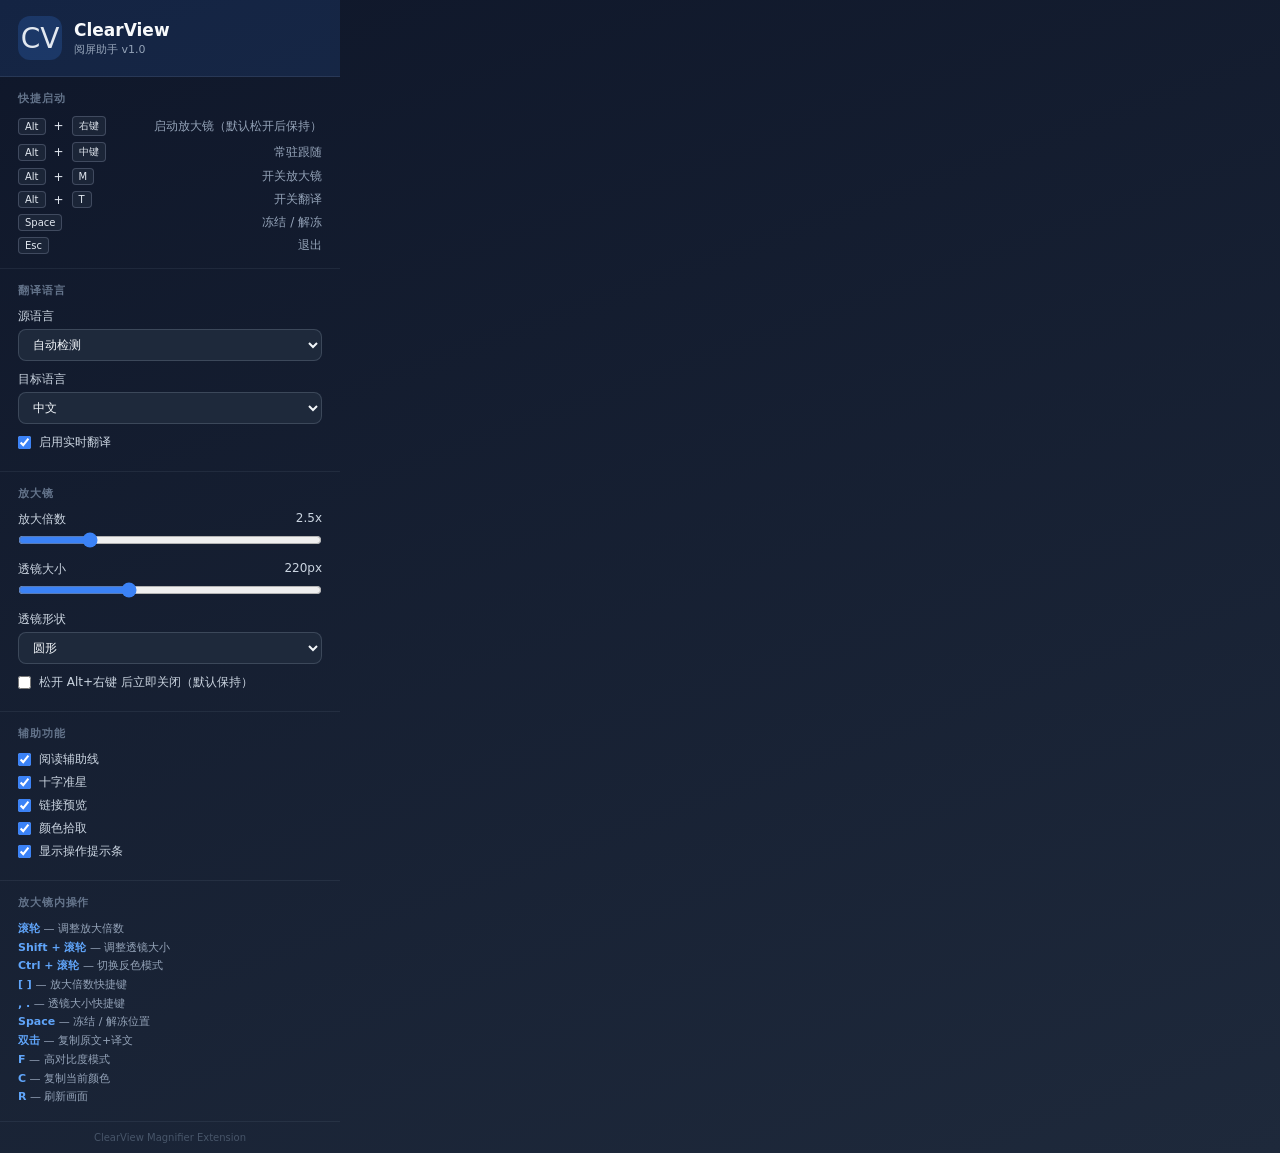
==== popup/popup.html @ 557e32a2 "Initial release: ClearView Magnifier v1.0.4 Co-authored-by: Cursor <cursoragent@cursor.com>" ====
<!DOCTYPE html>
<html lang="zh-CN">
<head>
  <meta charset="UTF-8">
  <meta name="viewport" content="width=device-width, initial-scale=1.0">
  <title>ClearView 阅屏助手</title>
  <link rel="stylesheet" href="popup.css">
</head>
<body>
  <header class="header">
    <div class="logo">CV</div>
    <div>
      <h1>ClearView</h1>
      <p>阅屏助手 v1.0</p>
    </div>
  </header>

  <section class="section">
    <h2>快捷启动</h2>
    <div class="shortcuts">
      <div class="shortcut"><kbd>Alt</kbd>+<kbd>右键</kbd><span>启动放大镜（默认松开后保持）</span></div>
      <div class="shortcut"><kbd>Alt</kbd>+<kbd>中键</kbd><span>常驻跟随</span></div>
      <div class="shortcut"><kbd>Alt</kbd>+<kbd>M</kbd><span>开关放大镜</span></div>
      <div class="shortcut"><kbd>Alt</kbd>+<kbd>T</kbd><span>开关翻译</span></div>
      <div class="shortcut"><kbd>Space</kbd><span>冻结 / 解冻</span></div>
      <div class="shortcut"><kbd>Esc</kbd><span>退出</span></div>
    </div>
  </section>

  <section class="section">
    <h2>翻译语言</h2>
    <div class="row">
      <label>源语言</label>
      <select id="sourceLang">
        <option value="auto">自动检测</option>
        <option value="zh-CN">中文</option>
        <option value="en">English</option>
        <option value="ja">日本語</option>
        <option value="ko">한국어</option>
        <option value="fr">Français</option>
        <option value="de">Deutsch</option>
        <option value="es">Español</option>
        <option value="ru">Русский</option>
      </select>
    </div>
    <div class="row">
      <label>目标语言</label>
      <select id="targetLang">
        <option value="zh-CN">中文</option>
        <option value="en">English</option>
        <option value="ja">日本語</option>
        <option value="ko">한국어</option>
        <option value="fr">Français</option>
        <option value="de">Deutsch</option>
        <option value="es">Español</option>
        <option value="ru">Русский</option>
      </select>
    </div>
    <label class="checkbox">
      <input type="checkbox" id="translateEnabled" checked>
      启用实时翻译
    </label>
  </section>

  <section class="section">
    <h2>放大镜</h2>
    <div class="row">
      <label>放大倍数 <span id="zoomVal">2.5x</span></label>
      <input type="range" id="zoom" min="1.5" max="6" step="0.25" value="2.5">
    </div>
    <div class="row">
      <label>透镜大小 <span id="lensSizeVal">220px</span></label>
      <input type="range" id="lensSize" min="120" max="400" step="10" value="220">
    </div>
    <div class="row">
      <label>透镜形状</label>
      <select id="shape">
        <option value="circle">圆形</option>
        <option value="rect">圆角矩形</option>
      </select>
    </div>
    <label class="checkbox">
      <input type="checkbox" id="closeOnRelease">
      松开 Alt+右键 后立即关闭（默认保持）
    </label>
  </section>

  <section class="section">
    <h2>辅助功能</h2>
    <label class="checkbox"><input type="checkbox" id="readingLine" checked> 阅读辅助线</label>
    <label class="checkbox"><input type="checkbox" id="crosshair" checked> 十字准星</label>
    <label class="checkbox"><input type="checkbox" id="linkPreview" checked> 链接预览</label>
    <label class="checkbox"><input type="checkbox" id="colorPicker" checked> 颜色拾取</label>
    <label class="checkbox"><input type="checkbox" id="showHud" checked> 显示操作提示条</label>
  </section>

  <section class="section controls-help">
    <h2>放大镜内操作</h2>
    <ul>
      <li><strong>滚轮</strong> — 调整放大倍数</li>
      <li><strong>Shift + 滚轮</strong> — 调整透镜大小</li>
      <li><strong>Ctrl + 滚轮</strong> — 切换反色模式</li>
      <li><strong>[ ]</strong> — 放大倍数快捷键</li>
      <li><strong>, .</strong> — 透镜大小快捷键</li>
      <li><strong>Space</strong> — 冻结 / 解冻位置</li>
      <li><strong>双击</strong> — 复制原文+译文</li>
      <li><strong>F</strong> — 高对比度模式</li>
      <li><strong>C</strong> — 复制当前颜色</li>
      <li><strong>R</strong> — 刷新画面</li>
    </ul>
  </section>

  <footer class="footer">ClearView Magnifier Extension</footer>
  <script src="popup.js"></script>
</body>
</html>
---- popup/popup.css ----
* {
  margin: 0;
  padding: 0;
  box-sizing: border-box;
}

body {
  width: 340px;
  font-family: "Segoe UI", "Microsoft YaHei", system-ui, sans-serif;
  background: linear-gradient(160deg, #0f172a 0%, #1e293b 100%);
  color: #e2e8f0;
  font-size: 13px;
}

.header {
  display: flex;
  align-items: center;
  gap: 12px;
  padding: 16px 18px;
  background: rgba(59, 130, 246, 0.12);
  border-bottom: 1px solid rgba(148, 163, 184, 0.15);
}

.logo {
  font-size: 28px;
  width: 44px;
  height: 44px;
  display: flex;
  align-items: center;
  justify-content: center;
  background: rgba(59, 130, 246, 0.2);
  border-radius: 12px;
}

.header h1 {
  font-size: 17px;
  font-weight: 700;
  color: #f8fafc;
}

.header p {
  font-size: 11px;
  color: #94a3b8;
  margin-top: 2px;
}

.section {
  padding: 14px 18px;
  border-bottom: 1px solid rgba(148, 163, 184, 0.1);
}

.section h2 {
  font-size: 11px;
  text-transform: uppercase;
  letter-spacing: 0.08em;
  color: #64748b;
  margin-bottom: 10px;
}

.shortcuts {
  display: flex;
  flex-direction: column;
  gap: 6px;
}

.shortcut {
  display: flex;
  align-items: center;
  gap: 8px;
  font-size: 12px;
}

.shortcut span {
  margin-left: auto;
  color: #94a3b8;
}

kbd {
  display: inline-block;
  padding: 2px 6px;
  background: rgba(30, 41, 59, 0.8);
  border: 1px solid rgba(148, 163, 184, 0.3);
  border-radius: 4px;
  font-size: 10px;
  font-family: inherit;
}

.row {
  margin-bottom: 10px;
}

.row label {
  display: flex;
  justify-content: space-between;
  margin-bottom: 4px;
  font-size: 12px;
  color: #cbd5e1;
}

select {
  width: 100%;
  padding: 7px 10px;
  background: #1e293b;
  border: 1px solid rgba(148, 163, 184, 0.25);
  border-radius: 8px;
  color: #f1f5f9;
  font-size: 12px;
  outline: none;
}

select:focus {
  border-color: #3b82f6;
}

input[type="range"] {
  width: 100%;
  accent-color: #3b82f6;
}

.checkbox {
  display: flex;
  align-items: center;
  gap: 8px;
  margin-bottom: 6px;
  font-size: 12px;
  color: #cbd5e1;
  cursor: pointer;
}

.checkbox input {
  accent-color: #3b82f6;
}

.controls-help ul {
  list-style: none;
  font-size: 11px;
  color: #94a3b8;
  line-height: 1.7;
}

.controls-help strong {
  color: #60a5fa;
  font-weight: 600;
}

.footer {
  padding: 10px 18px;
  text-align: center;
  font-size: 10px;
  color: #475569;
}
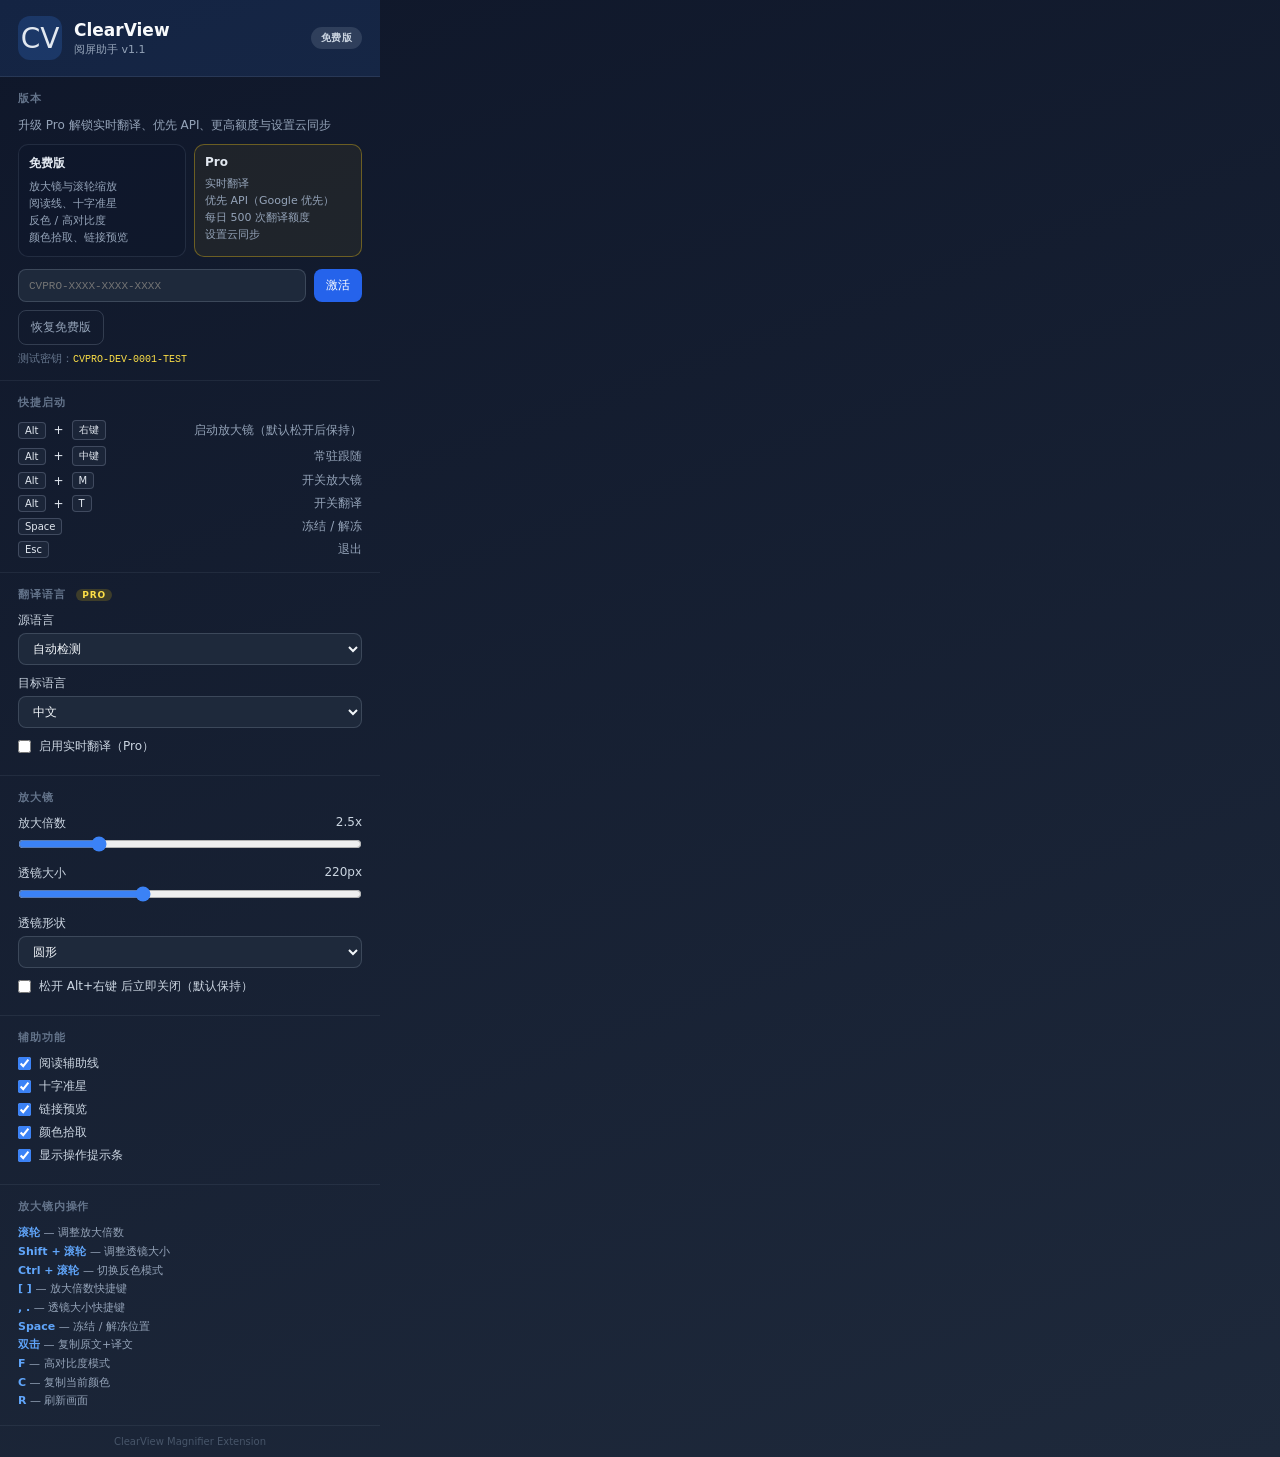
==== commit 14d4f018: "v1.1.1: Pro license, site config, brand docs" ====
--- a/popup/popup.html
+++ b/popup/popup.html
@@ -11,9 +11,45 @@
     <div class="logo">CV</div>
     <div>
       <h1>ClearView</h1>
-      <p>阅屏助手 v1.0</p>
+      <p>阅屏助手 v1.1</p>
     </div>
+    <span id="planBadge" class="plan-badge plan-free">免费版</span>
   </header>
+
+  <section class="section pro-section">
+    <h2>版本</h2>
+    <p id="proDetails" class="pro-details">升级 Pro 解锁实时翻译、优先 API、更高额度与设置云同步</p>
+    <div class="plan-grid">
+      <div class="plan-card">
+        <strong>免费版</strong>
+        <ul>
+          <li>放大镜与滚轮缩放</li>
+          <li>阅读线、十字准星</li>
+          <li>反色 / 高对比度</li>
+          <li>颜色拾取、链接预览</li>
+        </ul>
+      </div>
+      <div class="plan-card plan-card-pro">
+        <strong>Pro</strong>
+        <ul>
+          <li>实时翻译</li>
+          <li>优先 API（Google 优先）</li>
+          <li>每日 500 次翻译额度</li>
+          <li>设置云同步</li>
+        </ul>
+      </div>
+    </div>
+    <div class="license-row">
+      <input type="text" id="licenseKey" placeholder="CVPRO-XXXX-XXXX-XXXX" spellcheck="false">
+      <button type="button" id="activateLicense" class="btn-primary">激活</button>
+    </div>
+    <div class="license-actions">
+      <button type="button" id="deactivateLicense" class="btn-ghost">恢复免费版</button>
+      <a id="purchaseLink" href="#" target="_blank" rel="noopener" hidden>购买 / 咨询</a>
+    </div>
+    <p id="licenseMsg" class="license-msg"></p>
+    <p id="freeHint" class="free-hint">测试密钥：<code>CVPRO-DEV-0001-TEST</code></p>
+  </section>
 
   <section class="section">
     <h2>快捷启动</h2>
@@ -27,8 +63,8 @@
     </div>
   </section>
 
-  <section class="section">
-    <h2>翻译语言</h2>
+  <section class="section" id="translateSection">
+    <h2>翻译语言 <span class="pro-tag">Pro</span></h2>
     <div class="row">
       <label>源语言</label>
       <select id="sourceLang">
@@ -57,8 +93,8 @@
       </select>
     </div>
     <label class="checkbox">
-      <input type="checkbox" id="translateEnabled" checked>
-      启用实时翻译
+      <input type="checkbox" id="translateEnabled">
+      启用实时翻译（Pro）
     </label>
   </section>
 
--- a/popup/popup.css
+++ b/popup/popup.css
@@ -5,7 +5,7 @@
 }
 
 body {
-  width: 340px;
+  width: 380px;
   font-family: "Segoe UI", "Microsoft YaHei", system-ui, sans-serif;
   background: linear-gradient(160deg, #0f172a 0%, #1e293b 100%);
   color: #e2e8f0;
@@ -19,6 +19,150 @@
   padding: 16px 18px;
   background: rgba(59, 130, 246, 0.12);
   border-bottom: 1px solid rgba(148, 163, 184, 0.15);
+}
+
+.header > div:nth-child(2) {
+  flex: 1;
+}
+
+.plan-badge {
+  margin-left: auto;
+  padding: 4px 10px;
+  border-radius: 999px;
+  font-size: 10px;
+  font-weight: 700;
+  letter-spacing: 0.04em;
+}
+
+.plan-free {
+  background: rgba(148, 163, 184, 0.2);
+  color: #cbd5e1;
+}
+
+.plan-pro {
+  background: rgba(250, 204, 21, 0.2);
+  color: #fde047;
+}
+
+.pro-details {
+  font-size: 12px;
+  color: #94a3b8;
+  margin-bottom: 10px;
+  line-height: 1.5;
+}
+
+.plan-grid {
+  display: grid;
+  grid-template-columns: 1fr 1fr;
+  gap: 8px;
+  margin-bottom: 12px;
+}
+
+.plan-card {
+  padding: 10px;
+  border-radius: 10px;
+  background: rgba(15, 23, 42, 0.45);
+  border: 1px solid rgba(148, 163, 184, 0.15);
+  font-size: 11px;
+  color: #94a3b8;
+}
+
+.plan-card strong {
+  display: block;
+  color: #e2e8f0;
+  margin-bottom: 6px;
+  font-size: 12px;
+}
+
+.plan-card-pro {
+  border-color: rgba(250, 204, 21, 0.35);
+  background: rgba(250, 204, 21, 0.06);
+}
+
+.plan-card ul {
+  list-style: none;
+  line-height: 1.55;
+}
+
+.license-row {
+  display: flex;
+  gap: 8px;
+  margin-bottom: 8px;
+}
+
+.license-row input {
+  flex: 1;
+  padding: 8px 10px;
+  border-radius: 8px;
+  border: 1px solid rgba(148, 163, 184, 0.25);
+  background: #1e293b;
+  color: #f8fafc;
+  font-size: 11px;
+  font-family: Consolas, monospace;
+}
+
+.btn-primary,
+.btn-ghost {
+  border: none;
+  border-radius: 8px;
+  padding: 8px 12px;
+  font-size: 12px;
+  cursor: pointer;
+}
+
+.btn-primary {
+  background: #2563eb;
+  color: #fff;
+}
+
+.btn-ghost {
+  background: transparent;
+  color: #94a3b8;
+  border: 1px solid rgba(148, 163, 184, 0.25);
+}
+
+.license-actions {
+  display: flex;
+  align-items: center;
+  justify-content: space-between;
+  gap: 8px;
+  margin-bottom: 6px;
+}
+
+.license-actions a {
+  color: #60a5fa;
+  font-size: 11px;
+  text-decoration: none;
+}
+
+.license-msg,
+.free-hint {
+  font-size: 11px;
+  color: #64748b;
+}
+
+.free-hint code {
+  color: #fde047;
+  font-size: 10px;
+}
+
+.pro-tag {
+  display: inline-block;
+  margin-left: 6px;
+  padding: 1px 6px;
+  border-radius: 999px;
+  background: rgba(250, 204, 21, 0.18);
+  color: #fde047;
+  font-size: 9px;
+  vertical-align: middle;
+}
+
+.pro-locked {
+  opacity: 0.72;
+}
+
+.pro-locked .checkbox input:disabled {
+  cursor: not-allowed;
 }
 
 .logo {
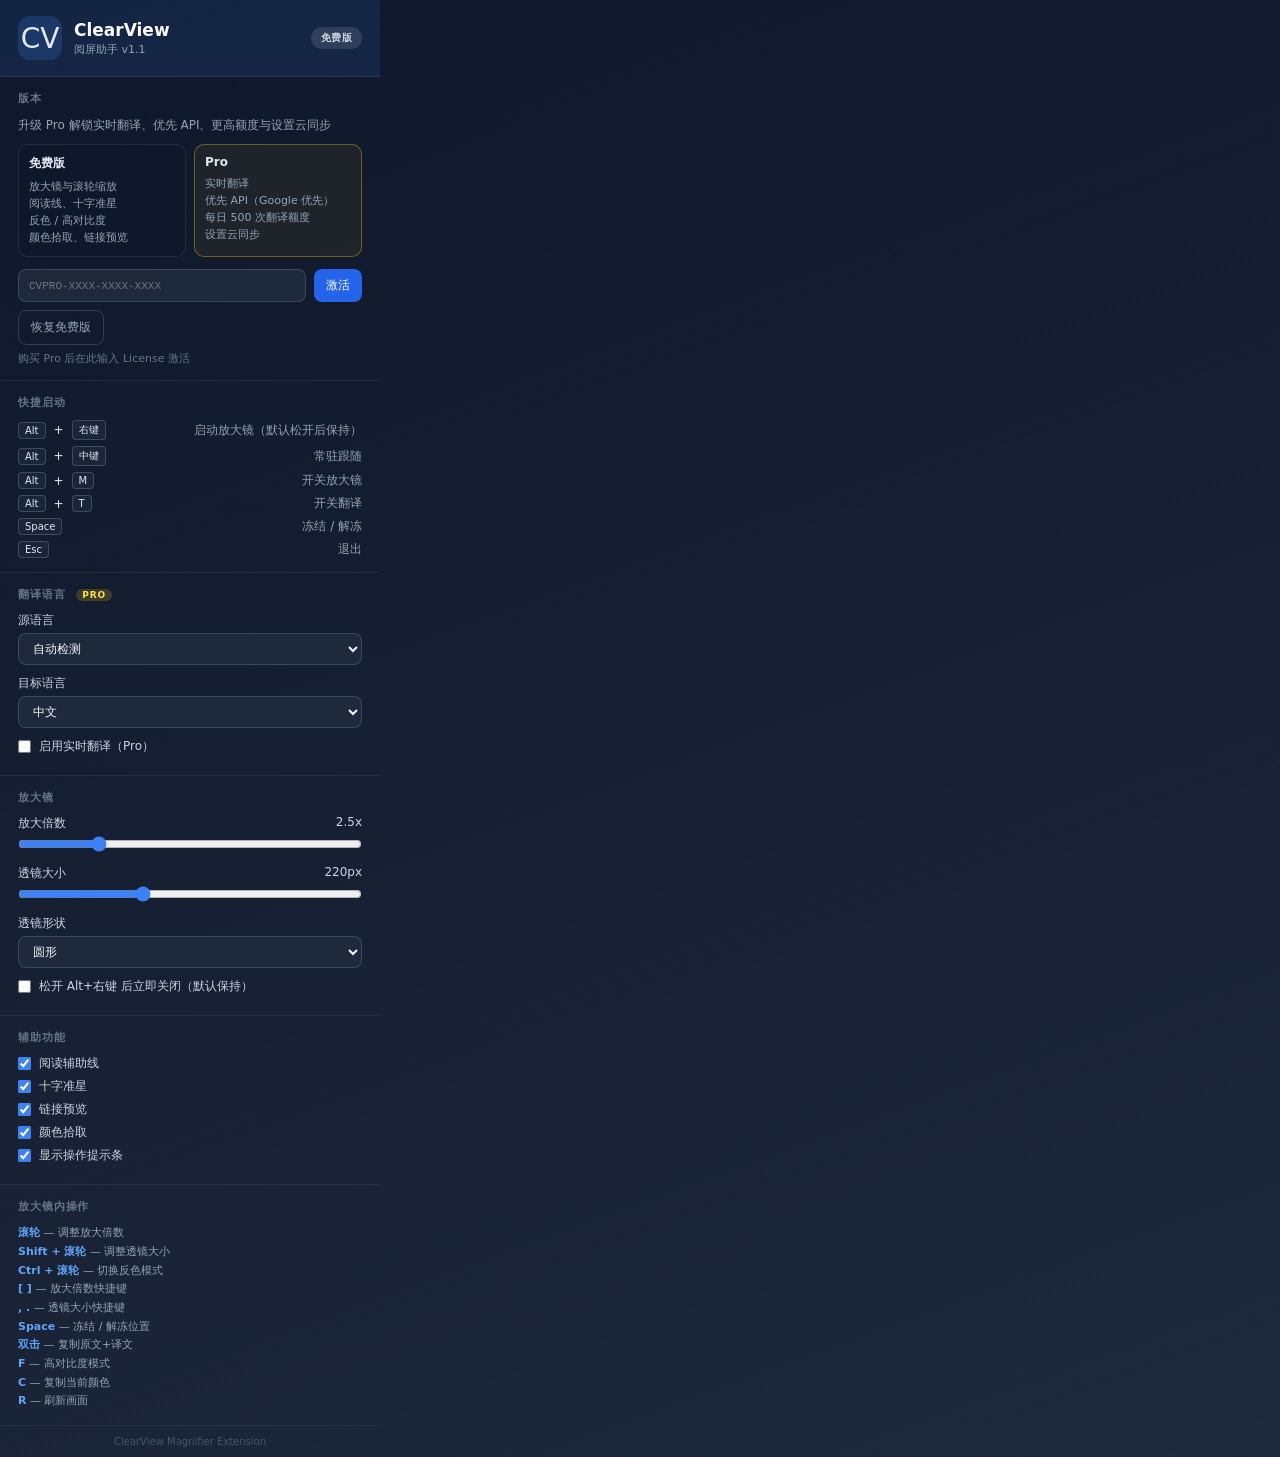
==== commit e5adca15: "Remove public test license key and add release verification Drop DEV license bypass from production " ====
--- a/popup/popup.html
+++ b/popup/popup.html
@@ -48,7 +48,7 @@
       <a id="purchaseLink" href="#" target="_blank" rel="noopener" hidden>购买 / 咨询</a>
     </div>
     <p id="licenseMsg" class="license-msg"></p>
-    <p id="freeHint" class="free-hint">测试密钥：<code>CVPRO-DEV-0001-TEST</code></p>
+    <p id="freeHint" class="free-hint">购买 Pro 后在此输入 License 激活</p>
   </section>
 
   <section class="section">
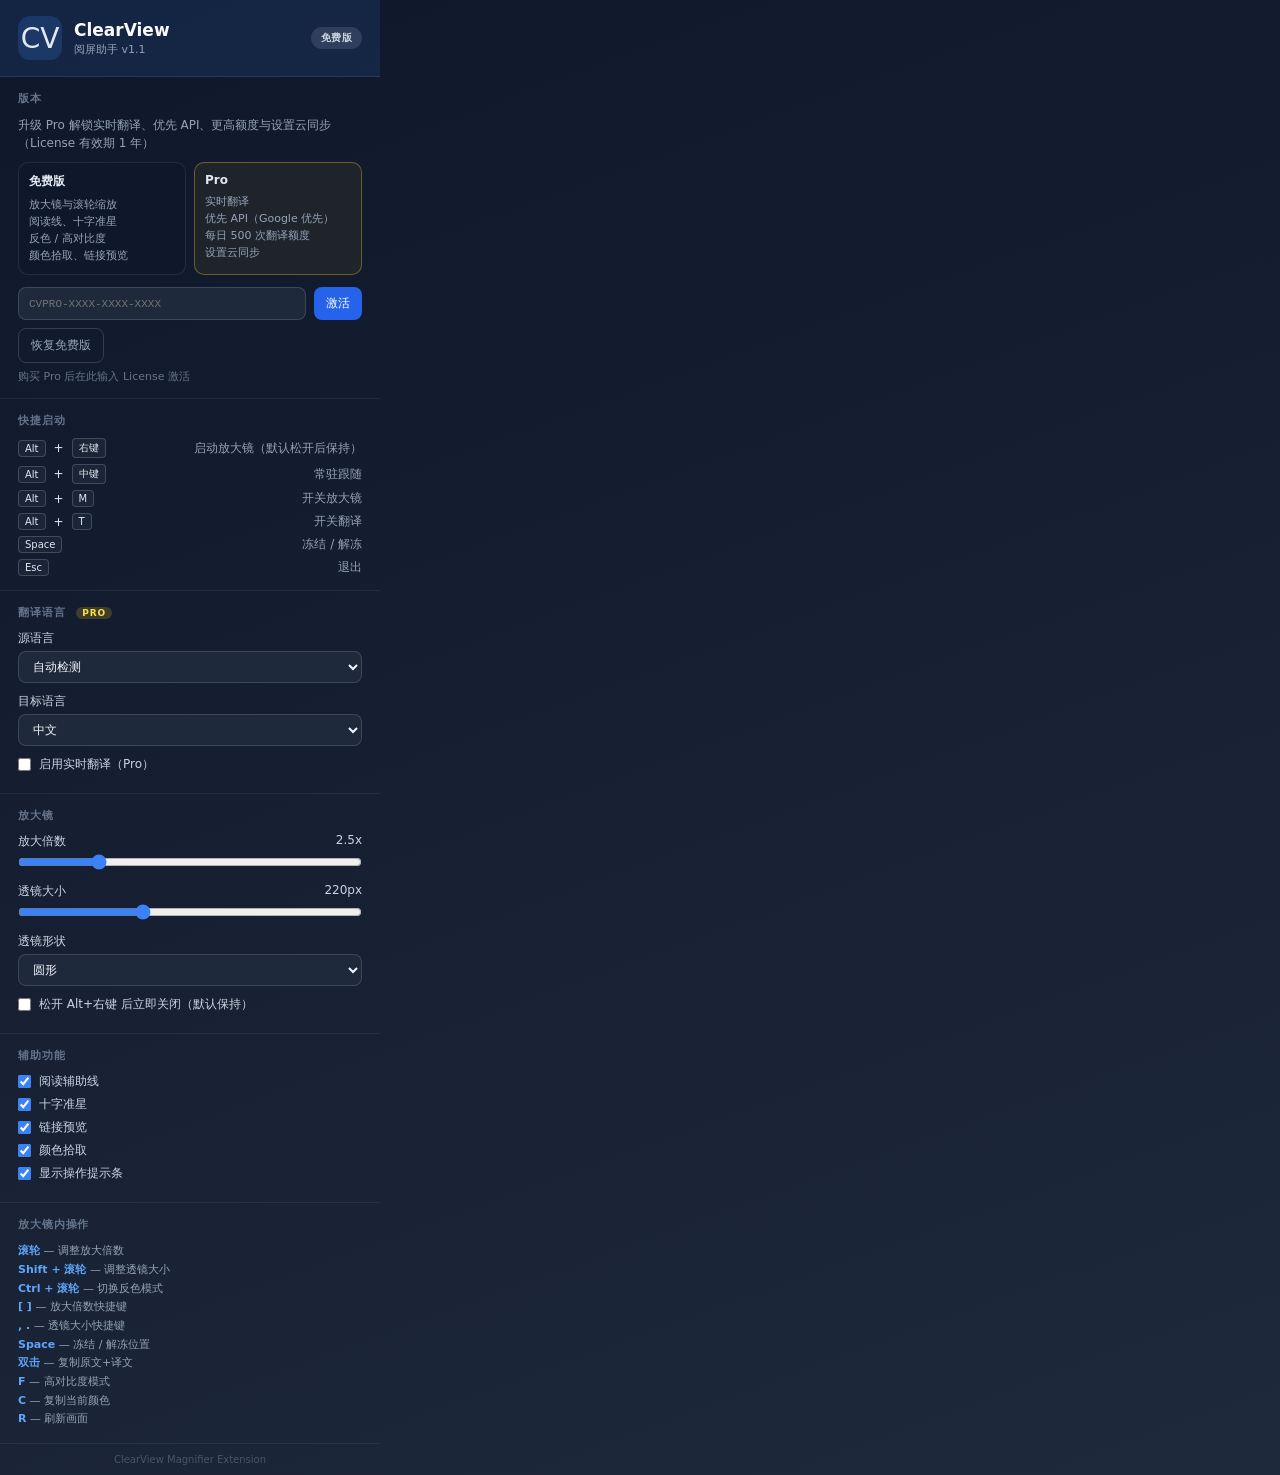
==== commit 0ad0340a: "feat: Pro license valid for 1 year from activation (v1.1.3) Track expiresAt on activation, auto-reve" ====
--- a/popup/popup.html
+++ b/popup/popup.html
@@ -18,7 +18,7 @@
 
   <section class="section pro-section">
     <h2>版本</h2>
-    <p id="proDetails" class="pro-details">升级 Pro 解锁实时翻译、优先 API、更高额度与设置云同步</p>
+    <p id="proDetails" class="pro-details">升级 Pro 解锁实时翻译、优先 API、更高额度与设置云同步（License 有效期 1 年）</p>
     <div class="plan-grid">
       <div class="plan-card">
         <strong>免费版</strong>
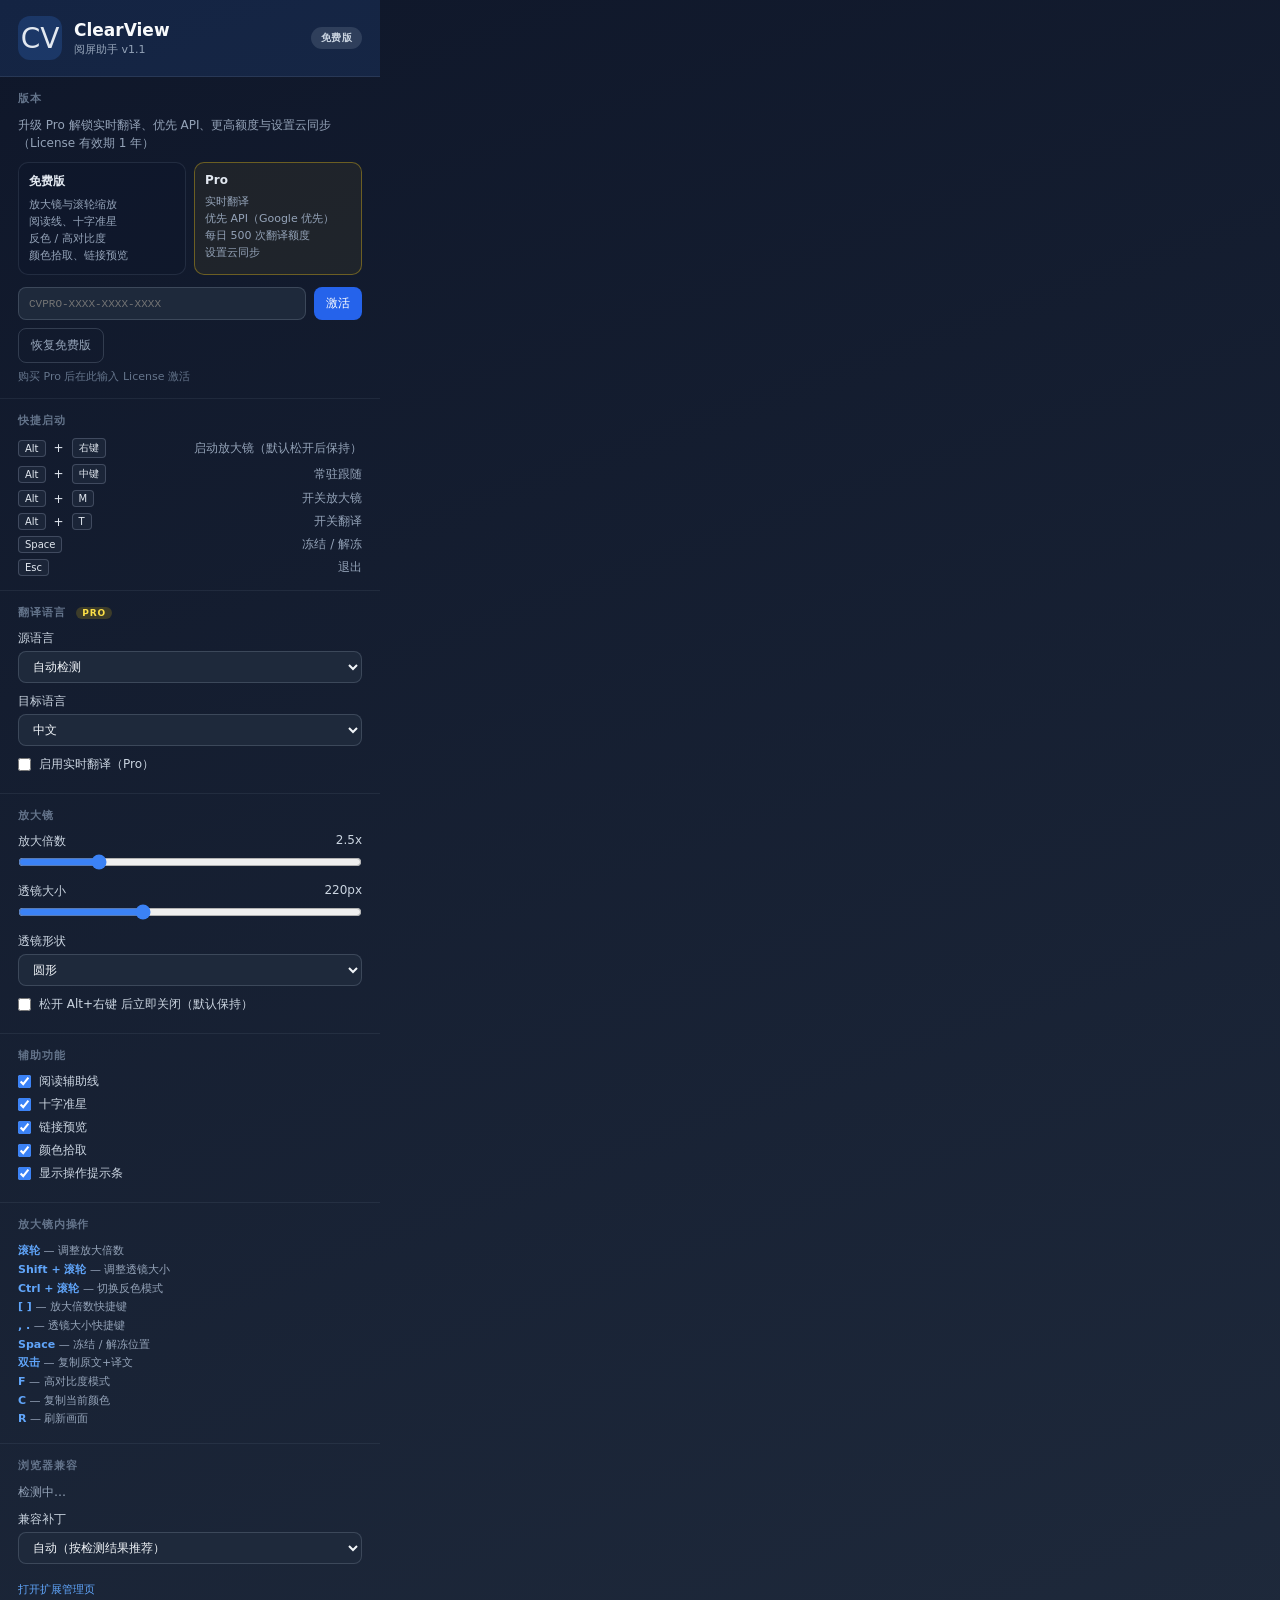
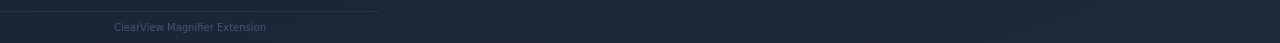
==== commit 34abbbc2: "feat: add 360 browser compat patches and user-facing README (v1.1.4) Detect 360 Secure/Speed browser" ====
--- a/popup/popup.html
+++ b/popup/popup.html
@@ -146,6 +146,23 @@
     </ul>
   </section>
 
+  <section class="section" id="compatSection">
+    <h2>浏览器兼容</h2>
+    <p id="compatDetect" class="compat-detect">检测中…</p>
+    <div class="row">
+      <label for="compatPatch">兼容补丁</label>
+      <select id="compatPatch">
+        <option value="auto">自动（按检测结果推荐）</option>
+        <option value="none">标准（Chrome / Edge）</option>
+        <option value="360ee">360 极速浏览器补丁</option>
+        <option value="360se">360 安全浏览器补丁</option>
+      </select>
+    </div>
+    <button type="button" id="applyRecommendedPatch" class="btn-ghost compat-apply" hidden>应用推荐补丁</button>
+    <ul id="compatTips" class="compat-tips"></ul>
+    <a id="compatExtensionsLink" href="chrome://extensions/" class="compat-link" hidden>打开扩展管理页</a>
+  </section>
+
   <footer class="footer">ClearView Magnifier Extension</footer>
   <script src="popup.js"></script>
 </body>
--- a/popup/popup.css
+++ b/popup/popup.css
@@ -287,6 +287,51 @@
   font-weight: 600;
 }
 
+.compat-detect {
+  font-size: 12px;
+  color: #94a3b8;
+  margin-bottom: 10px;
+  line-height: 1.5;
+}
+
+.compat-tips {
+  list-style: none;
+  margin-top: 10px;
+  font-size: 11px;
+  color: #94a3b8;
+  line-height: 1.6;
+}
+
+.compat-tips li {
+  margin-bottom: 4px;
+  padding-left: 12px;
+  position: relative;
+}
+
+.compat-tips li::before {
+  content: "•";
+  position: absolute;
+  left: 0;
+  color: #60a5fa;
+}
+
+.compat-apply {
+  margin-top: 8px;
+  width: 100%;
+}
+
+.compat-link {
+  display: inline-block;
+  margin-top: 8px;
+  font-size: 11px;
+  color: #60a5fa;
+  text-decoration: none;
+}
+
+.compat-link:hover {
+  text-decoration: underline;
+}
+
 .footer {
   padding: 10px 18px;
   text-align: center;
